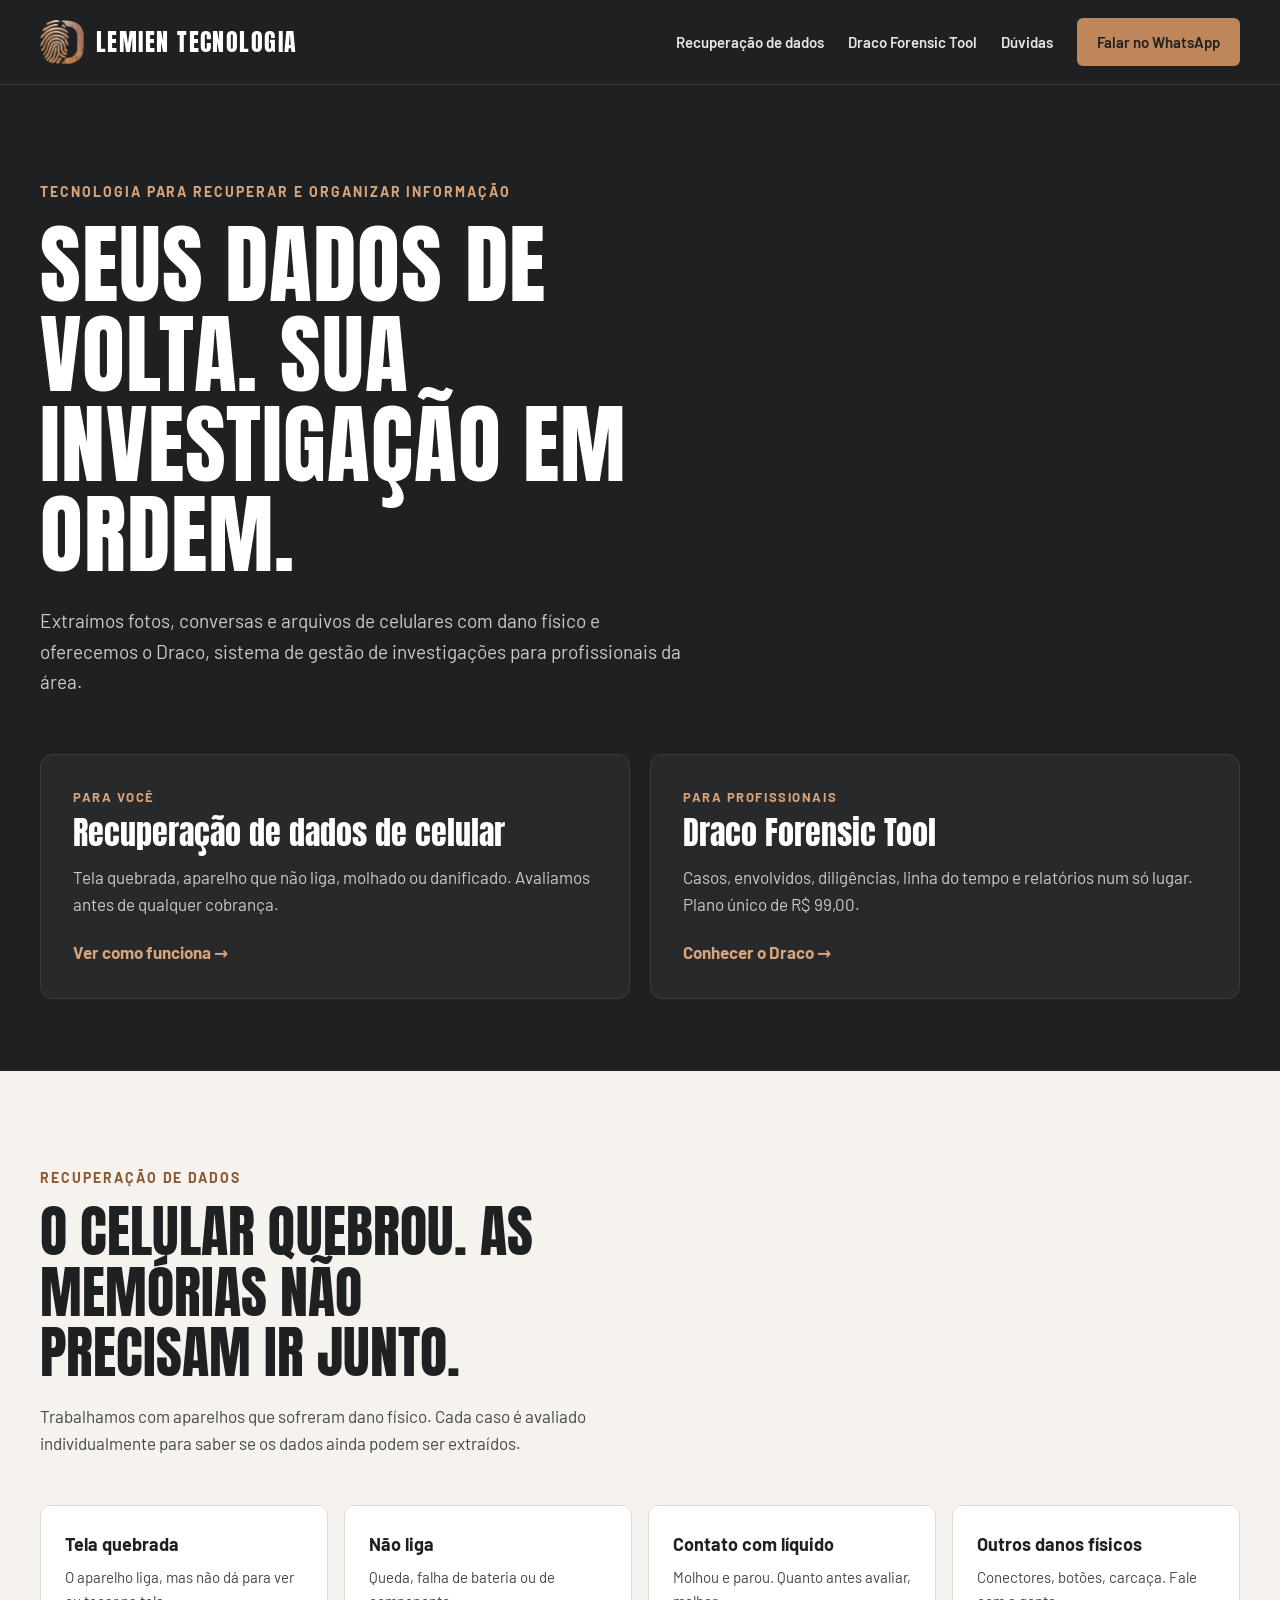
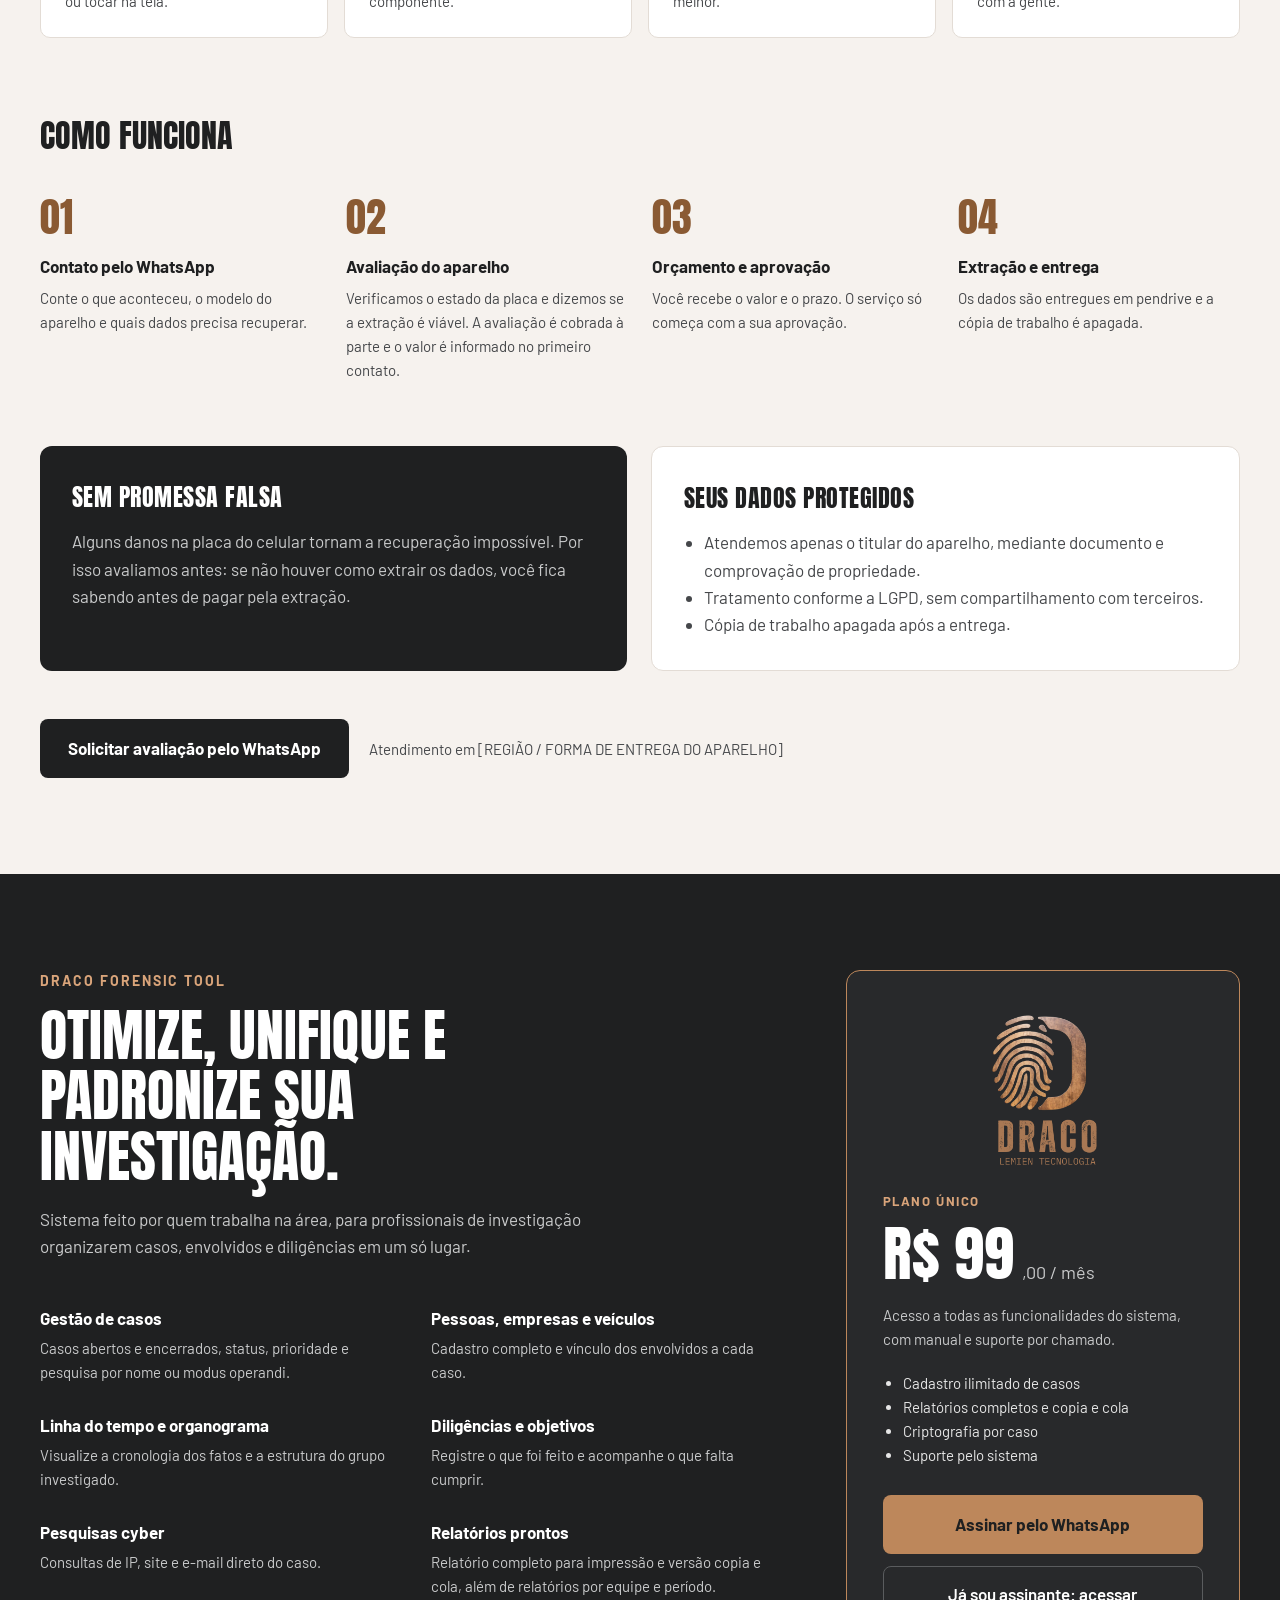
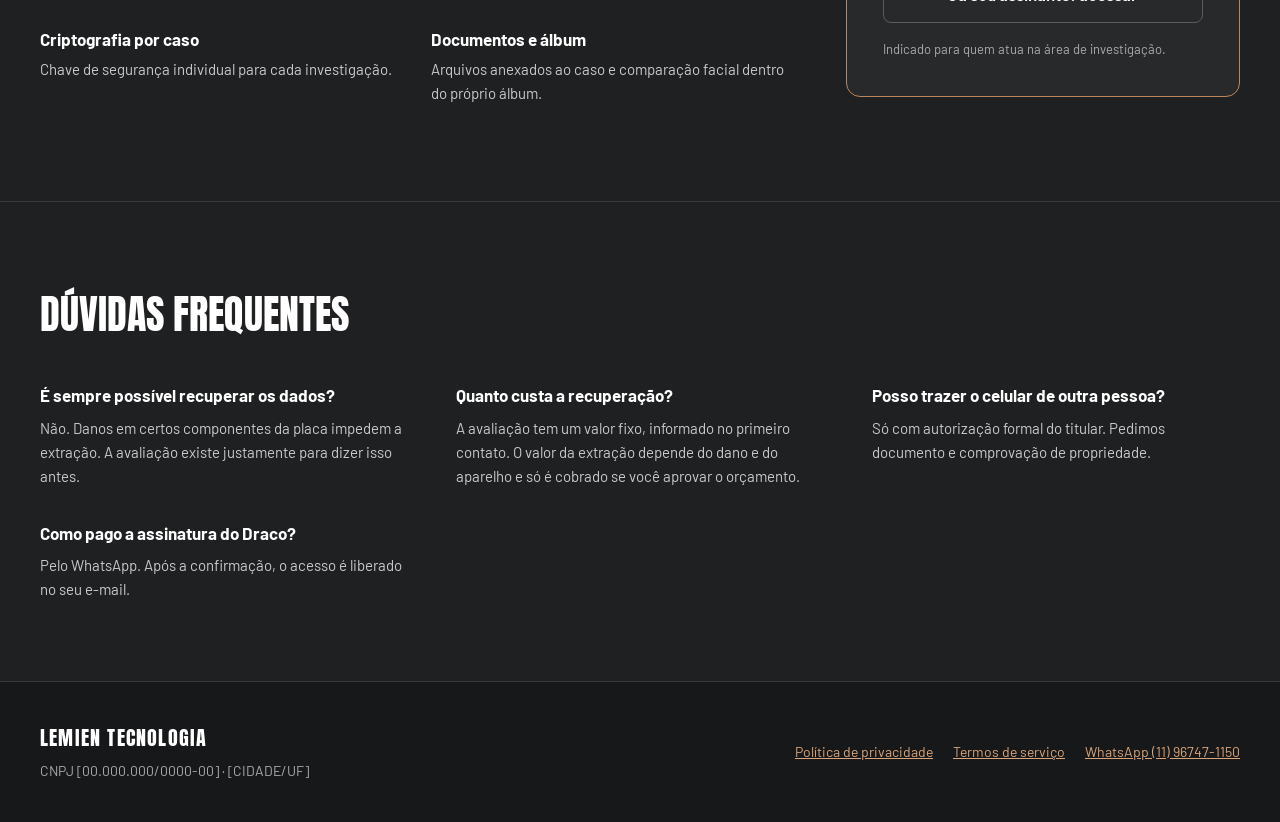
==== index.html @ f6d6a7fb "Site Lemien Tecnologia: página inicial, política de privacidade e termos de serviço Co-Authored-By: " ====
<!doctype html>
<html lang="pt-BR">
<head>
<meta charset="utf-8">
<meta name="viewport" content="width=device-width, initial-scale=1">
<title>Lemien Tecnologia | Recuperação de dados de celular e Draco Forensic Tool</title>
<meta name="description" content="Recuperação de dados de celulares com dano físico e assinatura do Draco Forensic Tool, sistema de gestão de investigações.">
<link rel="icon" href="assets/logo-marca.png">
<link rel="preconnect" href="https://fonts.googleapis.com">
<link href="https://fonts.googleapis.com/css2?family=Anton&family=Barlow:wght@400;500;600;700&display=swap" rel="stylesheet">
<style>
body{margin:0;background:#1F2021}
html{scroll-behavior:smooth}
a{color:#D9A47A}a:hover{color:#F0C9A6}
</style>
</head>
<body>
<div style="font-family: 'Barlow', system-ui, sans-serif; color: #FFFFFF; background: #1F2021; min-height: 100vh; font-size: 1.0625rem; line-height: 1.6">

<header style="border-bottom: 1px solid #36383A">
<div style="max-width: 1200px; margin: 0 auto; padding: 18px 24px; display: flex; flex-wrap: wrap; align-items: center; justify-content: space-between; gap: 16px">
<a href="#topo" style="display: flex; align-items: center; gap: 12px; text-decoration: none; color: #FFFFFF">
<img src="assets/logo-marca.png" alt="" style="width: 44px; height: 44px; object-fit: contain">
<span style="font-family: 'Anton', sans-serif; font-size: 1.5rem; letter-spacing: 0.06em">LEMIEN TECNOLOGIA</span>
</a>
<nav style="display: flex; flex-wrap: wrap; align-items: center; gap: 24px; font-weight: 600; font-size: 0.9375rem">
<a href="#recuperacao" style="color: #E6E6E6; text-decoration: none">Recuperação de dados</a>
<a href="#draco" style="color: #E6E6E6; text-decoration: none">Draco Forensic Tool</a>
<a href="#duvidas" style="color: #E6E6E6; text-decoration: none">Dúvidas</a>
<a href="https://wa.me/5511967471150" style="background: #BD875B; color: #1F2021; padding: 12px 20px; border-radius: 6px; text-decoration: none; min-height: 44px; box-sizing: border-box; display: inline-flex; align-items: center">Falar no WhatsApp</a>
</nav>
</div>
</header>

<section id="topo" style="max-width: 1200px; margin: 0 auto; padding: 96px 24px 72px">
<p style="margin: 0 0 16px; color: #D9A47A; font-weight: 700; letter-spacing: 0.14em; font-size: 0.875rem">TECNOLOGIA PARA RECUPERAR E ORGANIZAR INFORMAÇÃO</p>
<h1 style="margin: 0; font-family: 'Anton', sans-serif; font-weight: 400; font-size: clamp(2.75rem, 7vw, 5.5rem); line-height: 1.02; letter-spacing: 0.01em; max-width: 14ch">SEUS DADOS DE VOLTA. SUA INVESTIGAÇÃO EM ORDEM.</h1>
<p style="margin: 28px 0 0; max-width: 60ch; color: #C9CACB; font-size: 1.1875rem">Extraímos fotos, conversas e arquivos de celulares com dano físico e oferecemos o Draco, sistema de gestão de investigações para profissionais da área.</p>
<div style="display: flex; flex-wrap: wrap; gap: 20px; margin-top: 56px">
<a href="#recuperacao" style="flex: 1 1 320px; display: block; text-decoration: none; color: #FFFFFF; background: #28292B; border: 1px solid #3A3C3E; border-radius: 12px; padding: 32px">
<p style="margin: 0; color: #D9A47A; font-weight: 700; font-size: 0.8125rem; letter-spacing: 0.12em">PARA VOCÊ</p>
<p style="margin: 8px 0 0; font-family: 'Anton', sans-serif; font-size: 2rem; line-height: 1.15">Recuperação de dados de celular</p>
<p style="margin: 12px 0 0; color: #C9CACB">Tela quebrada, aparelho que não liga, molhado ou danificado. Avaliamos antes de qualquer cobrança.</p>
<p style="margin: 20px 0 0; font-weight: 700; color: #D9A47A">Ver como funciona →</p>
</a>
<a href="#draco" style="flex: 1 1 320px; display: block; text-decoration: none; color: #FFFFFF; background: #28292B; border: 1px solid #3A3C3E; border-radius: 12px; padding: 32px">
<p style="margin: 0; color: #D9A47A; font-weight: 700; font-size: 0.8125rem; letter-spacing: 0.12em">PARA PROFISSIONAIS</p>
<p style="margin: 8px 0 0; font-family: 'Anton', sans-serif; font-size: 2rem; line-height: 1.15">Draco Forensic Tool</p>
<p style="margin: 12px 0 0; color: #C9CACB">Casos, envolvidos, diligências, linha do tempo e relatórios num só lugar. Plano único de R$ 99,00.</p>
<p style="margin: 20px 0 0; font-weight: 700; color: #D9A47A">Conhecer o Draco →</p>
</a>
</div>
</section>

<section id="recuperacao" style="background: #F6F2EE; color: #1F2021">
<div style="max-width: 1200px; margin: 0 auto; padding: 96px 24px">
<p style="margin: 0 0 12px; color: #8A5A33; font-weight: 700; letter-spacing: 0.14em; font-size: 0.875rem">RECUPERAÇÃO DE DADOS</p>
<h2 style="margin: 0; font-family: 'Anton', sans-serif; font-weight: 400; font-size: clamp(2.25rem, 5vw, 3.5rem); line-height: 1.08; max-width: 18ch">O CELULAR QUEBROU. AS MEMÓRIAS NÃO PRECISAM IR JUNTO.</h2>
<p style="margin: 20px 0 0; max-width: 62ch; color: #45474A">Trabalhamos com aparelhos que sofreram dano físico. Cada caso é avaliado individualmente para saber se os dados ainda podem ser extraídos.</p>

<div style="display: grid; grid-template-columns: repeat(auto-fit, minmax(220px, 1fr)); gap: 16px; margin-top: 48px">
<div style="background: #FFFFFF; border: 1px solid #E3DCD5; border-radius: 10px; padding: 24px">
<p style="margin: 0; font-weight: 700; font-size: 1.125rem">Tela quebrada</p>
<p style="margin: 6px 0 0; color: #45474A; font-size: 0.9375rem">O aparelho liga, mas não dá para ver ou tocar na tela.</p>
</div>
<div style="background: #FFFFFF; border: 1px solid #E3DCD5; border-radius: 10px; padding: 24px">
<p style="margin: 0; font-weight: 700; font-size: 1.125rem">Não liga</p>
<p style="margin: 6px 0 0; color: #45474A; font-size: 0.9375rem">Queda, falha de bateria ou de componente.</p>
</div>
<div style="background: #FFFFFF; border: 1px solid #E3DCD5; border-radius: 10px; padding: 24px">
<p style="margin: 0; font-weight: 700; font-size: 1.125rem">Contato com líquido</p>
<p style="margin: 6px 0 0; color: #45474A; font-size: 0.9375rem">Molhou e parou. Quanto antes avaliar, melhor.</p>
</div>
<div style="background: #FFFFFF; border: 1px solid #E3DCD5; border-radius: 10px; padding: 24px">
<p style="margin: 0; font-weight: 700; font-size: 1.125rem">Outros danos físicos</p>
<p style="margin: 6px 0 0; color: #45474A; font-size: 0.9375rem">Conectores, botões, carcaça. Fale com a gente.</p>
</div>
</div>

<h3 style="margin: 72px 0 0; font-family: 'Anton', sans-serif; font-weight: 400; font-size: 2rem">COMO FUNCIONA</h3>
<div style="display: grid; grid-template-columns: repeat(auto-fit, minmax(220px, 1fr)); gap: 24px; margin-top: 24px">
<div>
<p style="margin: 0; font-family: 'Anton', sans-serif; font-size: 2.5rem; color: #8A5A33">01</p>
<p style="margin: 4px 0 0; font-weight: 700">Contato pelo WhatsApp</p>
<p style="margin: 6px 0 0; color: #45474A; font-size: 0.9375rem">Conte o que aconteceu, o modelo do aparelho e quais dados precisa recuperar.</p>
</div>
<div>
<p style="margin: 0; font-family: 'Anton', sans-serif; font-size: 2.5rem; color: #8A5A33">02</p>
<p style="margin: 4px 0 0; font-weight: 700">Avaliação do aparelho</p>
<p style="margin: 6px 0 0; color: #45474A; font-size: 0.9375rem">Verificamos o estado da placa e dizemos se a extração é viável. A avaliação é cobrada à parte e o valor é informado no primeiro contato.</p>
</div>
<div>
<p style="margin: 0; font-family: 'Anton', sans-serif; font-size: 2.5rem; color: #8A5A33">03</p>
<p style="margin: 4px 0 0; font-weight: 700">Orçamento e aprovação</p>
<p style="margin: 6px 0 0; color: #45474A; font-size: 0.9375rem">Você recebe o valor e o prazo. O serviço só começa com a sua aprovação.</p>
</div>
<div>
<p style="margin: 0; font-family: 'Anton', sans-serif; font-size: 2.5rem; color: #8A5A33">04</p>
<p style="margin: 4px 0 0; font-weight: 700">Extração e entrega</p>
<p style="margin: 6px 0 0; color: #45474A; font-size: 0.9375rem">Os dados são entregues em pendrive e a cópia de trabalho é apagada.</p>
</div>
</div>

<div style="display: flex; flex-wrap: wrap; gap: 24px; margin-top: 64px">
<div style="flex: 1 1 340px; background: #1F2021; color: #FFFFFF; border-radius: 12px; padding: 32px">
<p style="margin: 0; font-family: 'Anton', sans-serif; font-size: 1.5rem; letter-spacing: 0.02em">SEM PROMESSA FALSA</p>
<p style="margin: 12px 0 0; color: #C9CACB">Alguns danos na placa do celular tornam a recuperação impossível. Por isso avaliamos antes: se não houver como extrair os dados, você fica sabendo antes de pagar pela extração.</p>
</div>
<div style="flex: 1 1 340px; background: #FFFFFF; border: 1px solid #E3DCD5; border-radius: 12px; padding: 32px">
<p style="margin: 0; font-family: 'Anton', sans-serif; font-size: 1.5rem; letter-spacing: 0.02em">SEUS DADOS PROTEGIDOS</p>
<ul style="margin: 12px 0 0; padding-left: 20px; color: #45474A">
<li>Atendemos apenas o titular do aparelho, mediante documento e comprovação de propriedade.</li>
<li>Tratamento conforme a LGPD, sem compartilhamento com terceiros.</li>
<li>Cópia de trabalho apagada após a entrega.</li>
</ul>
</div>
</div>

<div style="margin-top: 48px; display: flex; flex-wrap: wrap; align-items: center; gap: 20px">
<a href="https://wa.me/5511967471150" style="background: #1F2021; color: #FFFFFF; padding: 16px 28px; border-radius: 8px; text-decoration: none; font-weight: 700; min-height: 44px; box-sizing: border-box; display: inline-flex; align-items: center">Solicitar avaliação pelo WhatsApp</a>
<p style="margin: 0; color: #45474A; font-size: 0.9375rem">Atendimento em [REGIÃO / FORMA DE ENTREGA DO APARELHO]</p>
</div>
</div>
</section>

<section id="draco" style="max-width: 1200px; margin: 0 auto; padding: 96px 24px">
<div style="display: flex; flex-wrap: wrap; gap: 56px; align-items: flex-start">
<div style="flex: 999 1 520px; min-width: 0">
<p style="margin: 0 0 12px; color: #D9A47A; font-weight: 700; letter-spacing: 0.14em; font-size: 0.875rem">DRACO FORENSIC TOOL</p>
<h2 style="margin: 0; font-family: 'Anton', sans-serif; font-weight: 400; font-size: clamp(2.25rem, 5vw, 3.5rem); line-height: 1.08; max-width: 18ch">OTIMIZE, UNIFIQUE E PADRONIZE SUA INVESTIGAÇÃO.</h2>
<p style="margin: 20px 0 0; max-width: 58ch; color: #C9CACB">Sistema feito por quem trabalha na área, para profissionais de investigação organizarem casos, envolvidos e diligências em um só lugar.</p>
<div style="display: grid; grid-template-columns: repeat(auto-fit, minmax(240px, 1fr)); gap: 28px 32px; margin-top: 44px">
<div>
<p style="margin: 0; font-weight: 700; color: #FFFFFF">Gestão de casos</p>
<p style="margin: 4px 0 0; color: #C9CACB; font-size: 0.9375rem">Casos abertos e encerrados, status, prioridade e pesquisa por nome ou modus operandi.</p>
</div>
<div>
<p style="margin: 0; font-weight: 700; color: #FFFFFF">Pessoas, empresas e veículos</p>
<p style="margin: 4px 0 0; color: #C9CACB; font-size: 0.9375rem">Cadastro completo e vínculo dos envolvidos a cada caso.</p>
</div>
<div>
<p style="margin: 0; font-weight: 700; color: #FFFFFF">Linha do tempo e organograma</p>
<p style="margin: 4px 0 0; color: #C9CACB; font-size: 0.9375rem">Visualize a cronologia dos fatos e a estrutura do grupo investigado.</p>
</div>
<div>
<p style="margin: 0; font-weight: 700; color: #FFFFFF">Diligências e objetivos</p>
<p style="margin: 4px 0 0; color: #C9CACB; font-size: 0.9375rem">Registre o que foi feito e acompanhe o que falta cumprir.</p>
</div>
<div>
<p style="margin: 0; font-weight: 700; color: #FFFFFF">Pesquisas cyber</p>
<p style="margin: 4px 0 0; color: #C9CACB; font-size: 0.9375rem">Consultas de IP, site e e-mail direto do caso.</p>
</div>
<div>
<p style="margin: 0; font-weight: 700; color: #FFFFFF">Relatórios prontos</p>
<p style="margin: 4px 0 0; color: #C9CACB; font-size: 0.9375rem">Relatório completo para impressão e versão copia e cola, além de relatórios por equipe e período.</p>
</div>
<div>
<p style="margin: 0; font-weight: 700; color: #FFFFFF">Criptografia por caso</p>
<p style="margin: 4px 0 0; color: #C9CACB; font-size: 0.9375rem">Chave de segurança individual para cada investigação.</p>
</div>
<div>
<p style="margin: 0; font-weight: 700; color: #FFFFFF">Documentos e álbum</p>
<p style="margin: 4px 0 0; color: #C9CACB; font-size: 0.9375rem">Arquivos anexados ao caso e comparação facial dentro do próprio álbum.</p>
</div>
</div>
</div>

<div style="flex: 1 1 320px; background: #28292B; border: 1px solid #BD875B; border-radius: 14px; padding: 36px">
<img src="assets/logo-draco.png" alt="Draco, Lemien Tecnologia" style="display: block; width: 160px; height: 160px; object-fit: contain; margin: 0 auto 24px">
<p style="margin: 0; color: #D9A47A; font-weight: 700; letter-spacing: 0.12em; font-size: 0.8125rem">PLANO ÚNICO</p>
<p style="margin: 12px 0 0; display: flex; align-items: baseline; gap: 8px">
<span style="font-family: 'Anton', sans-serif; font-size: 3.75rem; line-height: 1">R$ 99</span>
<span style="color: #C9CACB; font-size: 1.125rem">,00 / mês</span>
</p>
<p style="margin: 16px 0 0; color: #C9CACB; font-size: 0.9375rem">Acesso a todas as funcionalidades do sistema, com manual e suporte por chamado.</p>
<ul style="margin: 20px 0 0; padding-left: 20px; color: #E6E6E6; font-size: 0.9375rem">
<li>Cadastro ilimitado de casos</li>
<li>Relatórios completos e copia e cola</li>
<li>Criptografia por caso</li>
<li>Suporte pelo sistema</li>
</ul>
<a href="https://wa.me/5511967471150" style="margin-top: 28px; background: #BD875B; color: #1F2021; padding: 16px 20px; border-radius: 8px; text-decoration: none; font-weight: 700; display: flex; justify-content: center; align-items: center; min-height: 44px; box-sizing: border-box">Assinar pelo WhatsApp</a>
<a href="https://draco.app.br" style="margin-top: 12px; color: #FFFFFF; border: 1px solid #5A5C5E; padding: 14px 20px; border-radius: 8px; text-decoration: none; font-weight: 600; display: flex; justify-content: center; align-items: center; min-height: 44px; box-sizing: border-box">Já sou assinante: acessar</a>
<p style="margin: 16px 0 0; color: #A9AAAB; font-size: 0.8125rem">Indicado para quem atua na área de investigação.</p>
</div>
</div>
</section>

<section id="duvidas" style="border-top: 1px solid #36383A">
<div style="max-width: 1200px; margin: 0 auto; padding: 80px 24px">
<h2 style="margin: 0; font-family: 'Anton', sans-serif; font-weight: 400; font-size: 2.5rem">DÚVIDAS FREQUENTES</h2>
<div style="display: grid; grid-template-columns: repeat(auto-fit, minmax(300px, 1fr)); gap: 32px 48px; margin-top: 36px">
<div>
<p style="margin: 0; font-weight: 700">É sempre possível recuperar os dados?</p>
<p style="margin: 6px 0 0; color: #C9CACB; font-size: 0.9375rem">Não. Danos em certos componentes da placa impedem a extração. A avaliação existe justamente para dizer isso antes.</p>
</div>
<div>
<p style="margin: 0; font-weight: 700">Quanto custa a recuperação?</p>
<p style="margin: 6px 0 0; color: #C9CACB; font-size: 0.9375rem">A avaliação tem um valor fixo, informado no primeiro contato. O valor da extração depende do dano e do aparelho e só é cobrado se você aprovar o orçamento.</p>
</div>
<div>
<p style="margin: 0; font-weight: 700">Posso trazer o celular de outra pessoa?</p>
<p style="margin: 6px 0 0; color: #C9CACB; font-size: 0.9375rem">Só com autorização formal do titular. Pedimos documento e comprovação de propriedade.</p>
</div>
<div>
<p style="margin: 0; font-weight: 700">Como pago a assinatura do Draco?</p>
<p style="margin: 6px 0 0; color: #C9CACB; font-size: 0.9375rem">Pelo WhatsApp. Após a confirmação, o acesso é liberado no seu e-mail.</p>
</div>
</div>
</div>
</section>

<footer style="background: #17181A; border-top: 1px solid #36383A">
<div style="max-width: 1200px; margin: 0 auto; padding: 40px 24px; display: flex; flex-wrap: wrap; justify-content: space-between; gap: 20px; color: #A9AAAB; font-size: 0.875rem">
<div>
<p style="margin: 0; font-family: 'Anton', sans-serif; font-size: 1.25rem; color: #FFFFFF; letter-spacing: 0.06em">LEMIEN TECNOLOGIA</p>
<p style="margin: 6px 0 0">CNPJ [00.000.000/0000-00] · [CIDADE/UF]</p>
</div>
<div style="display: flex; flex-wrap: wrap; gap: 20px; align-items: center">
<a href="politica-de-privacidade.html">Política de privacidade</a>
<a href="termos-de-servico.html">Termos de serviço</a>
<a href="https://wa.me/5511967471150">WhatsApp (11) 96747-1150</a>
</div>
</div>
</footer>

</div>
</body>
</html>
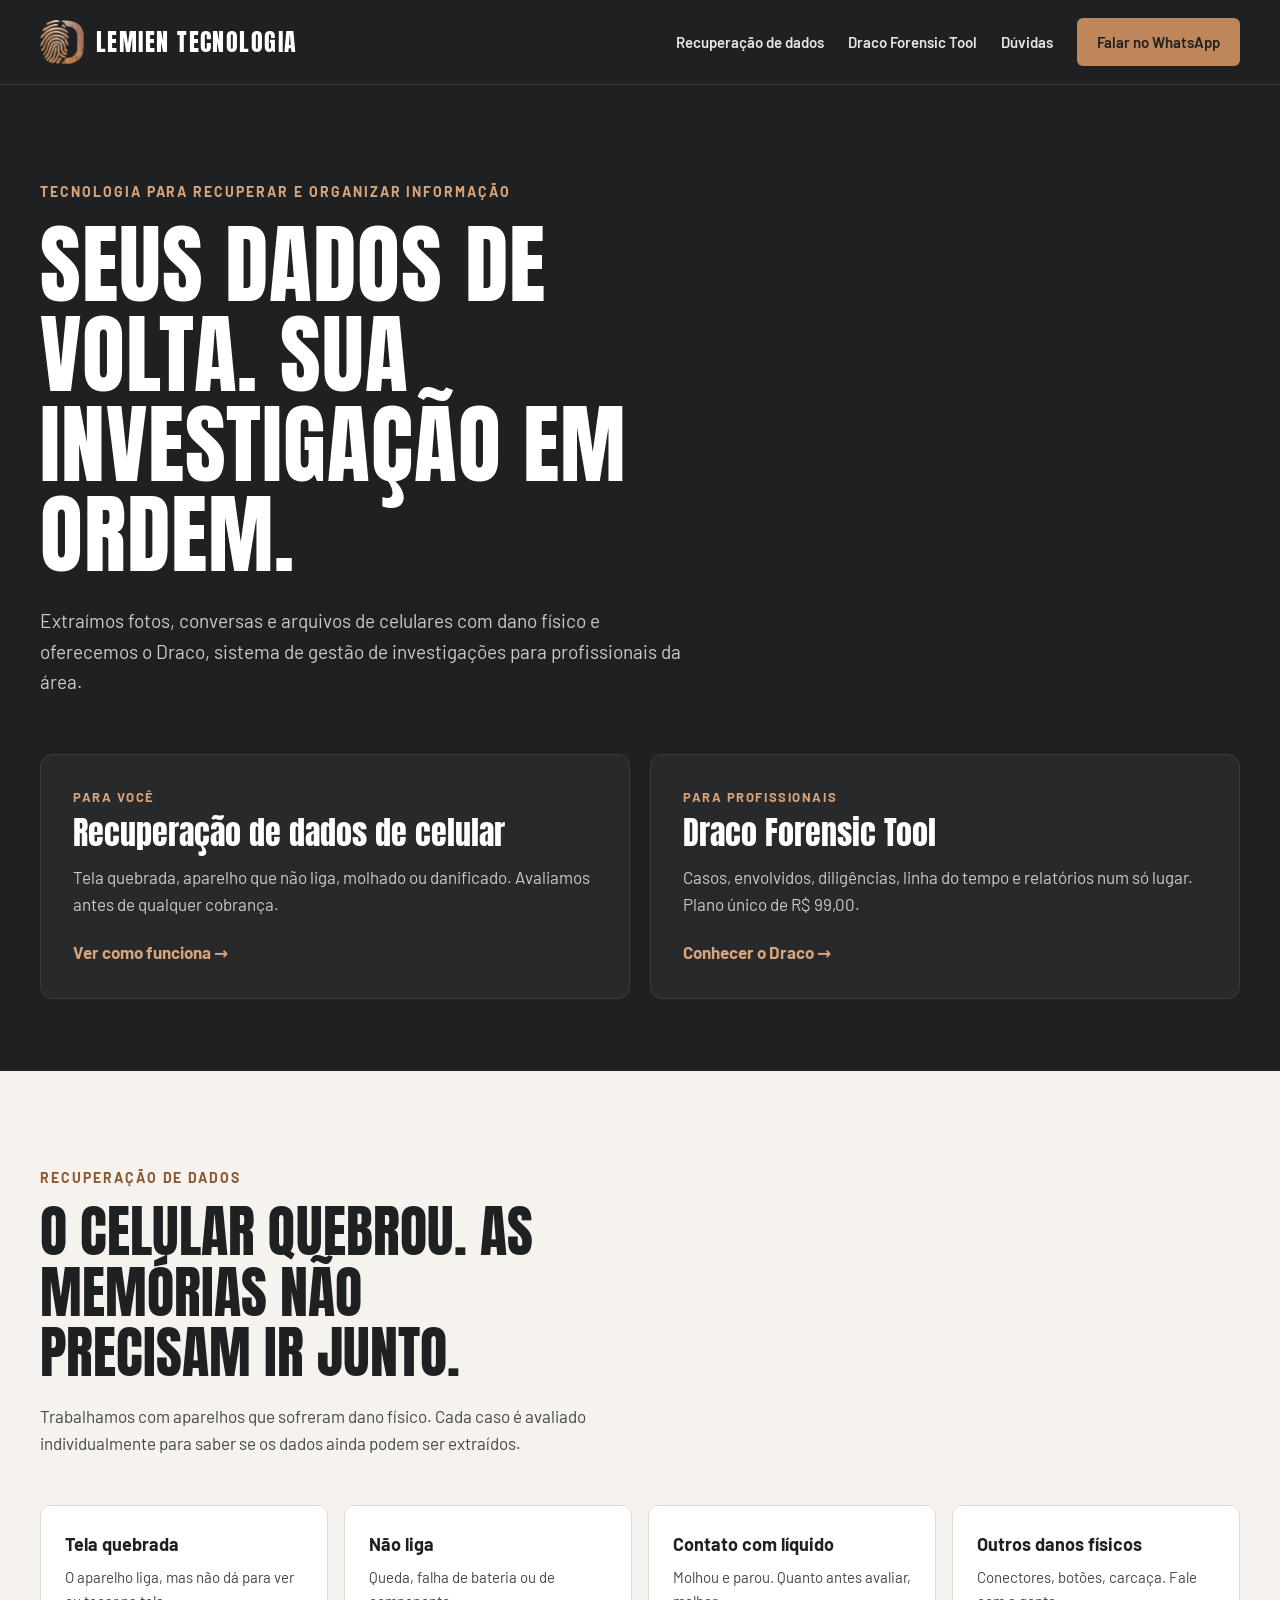
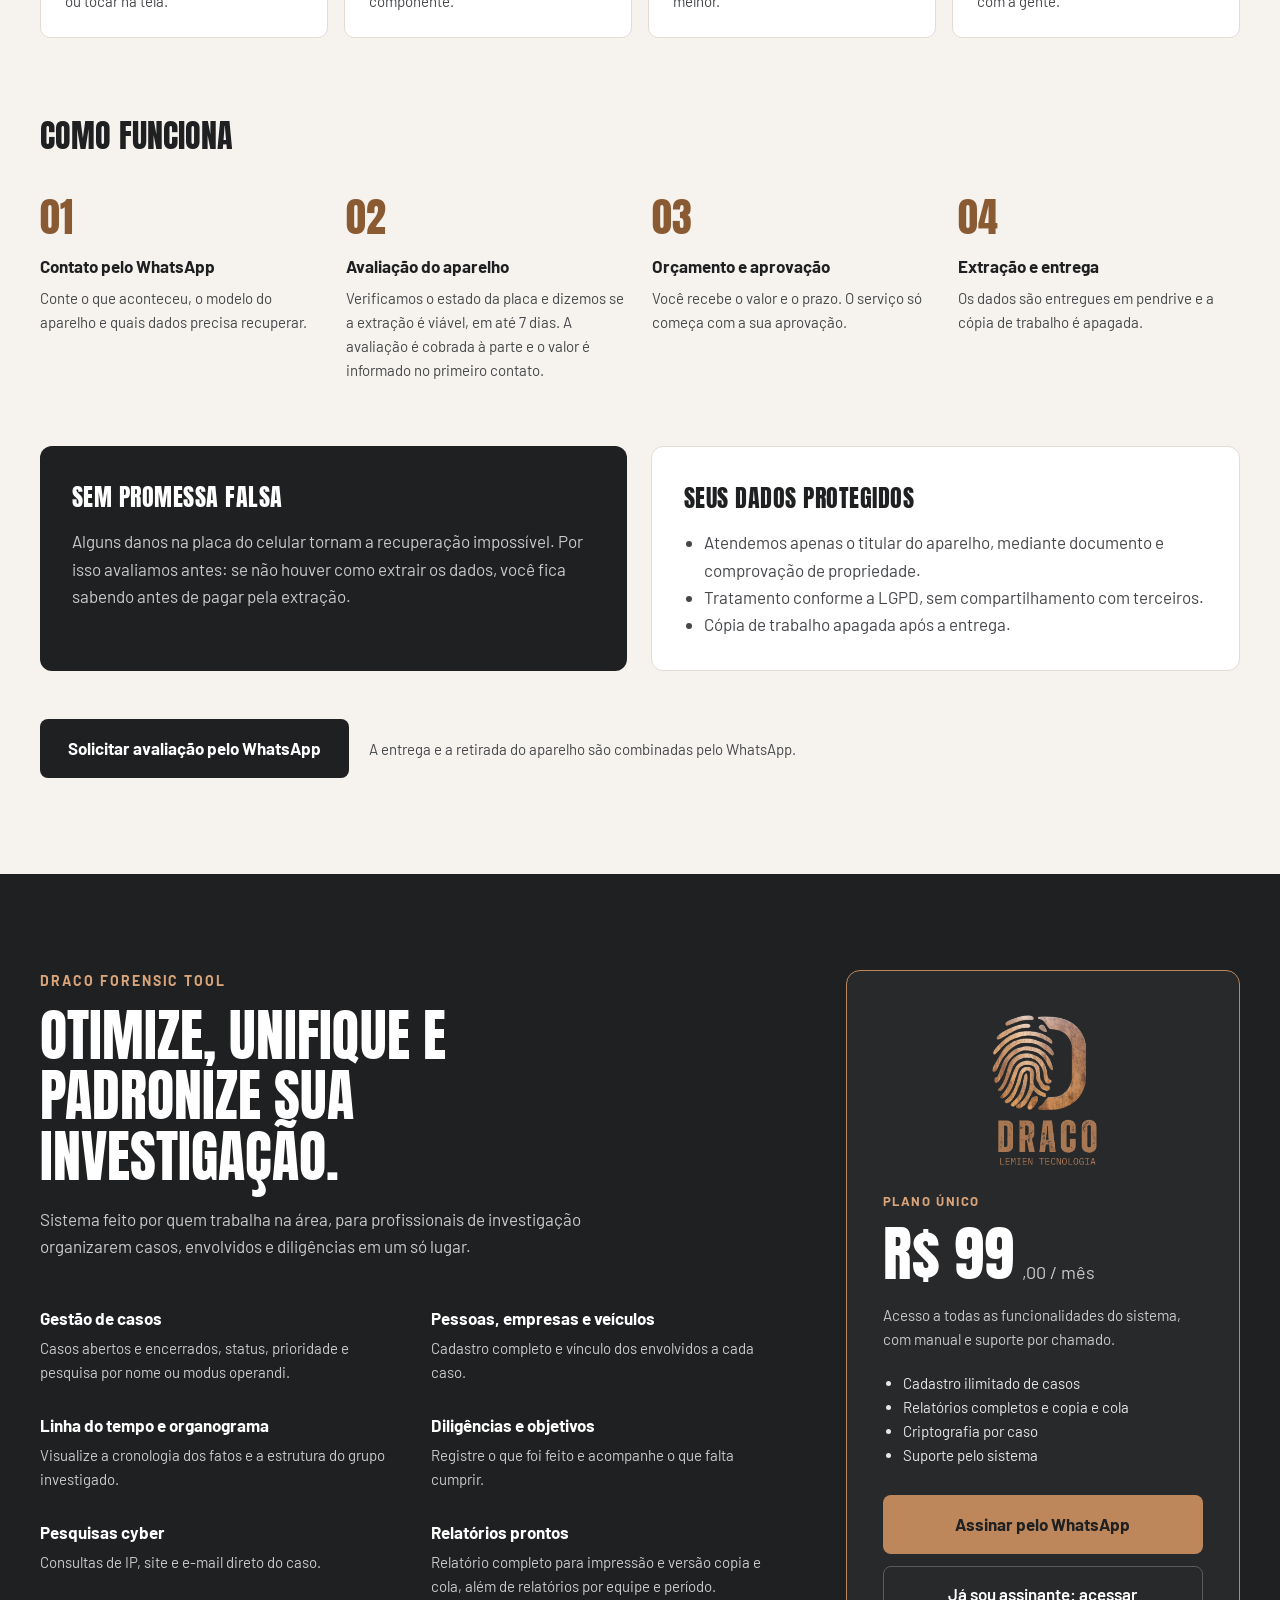
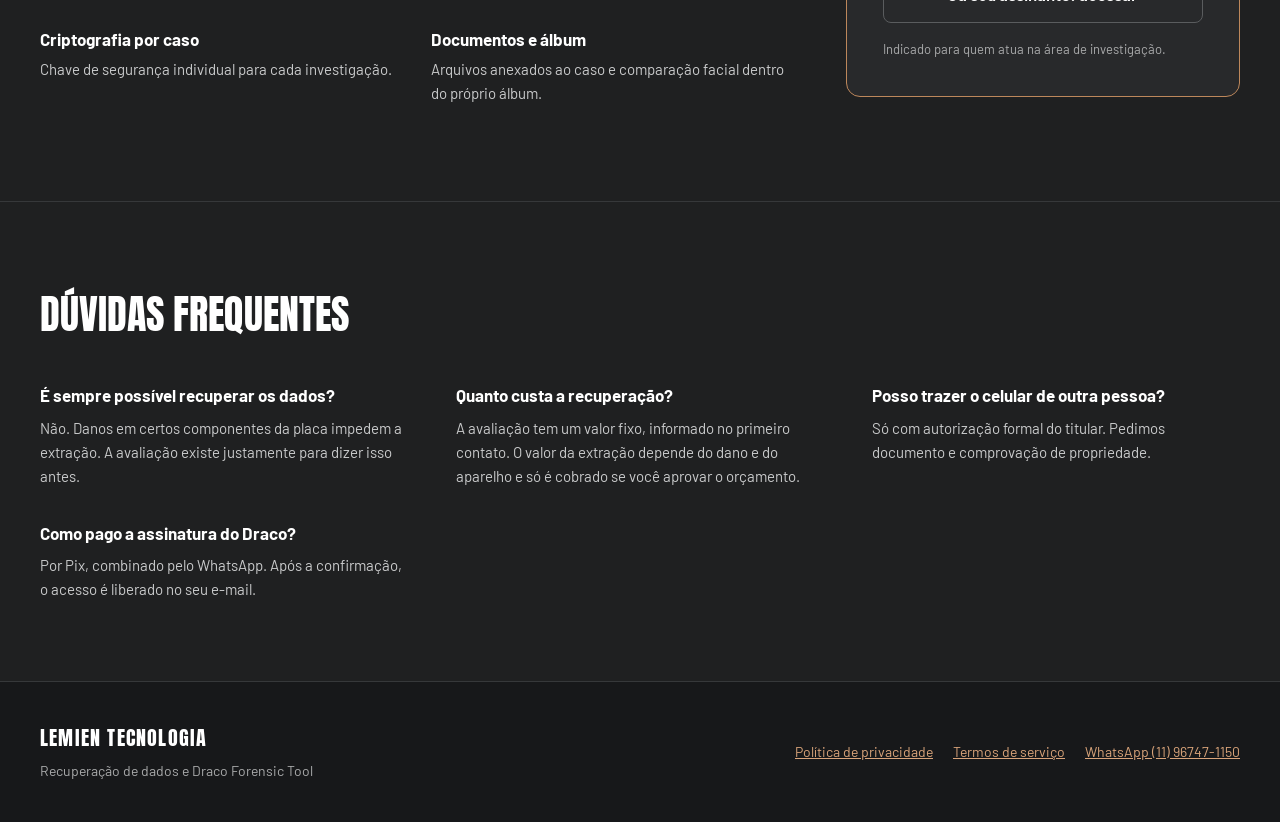
==== commit d86b3331: "Pix, avaliação em até 7 dias e remoção de campos pendentes Co-Authored-By: Claude Opus 5.5 <noreply@" ====
--- a/index.html
+++ b/index.html
@@ -87,7 +87,7 @@
 <div>
 <p style="margin: 0; font-family: 'Anton', sans-serif; font-size: 2.5rem; color: #8A5A33">02</p>
 <p style="margin: 4px 0 0; font-weight: 700">Avaliação do aparelho</p>
-<p style="margin: 6px 0 0; color: #45474A; font-size: 0.9375rem">Verificamos o estado da placa e dizemos se a extração é viável. A avaliação é cobrada à parte e o valor é informado no primeiro contato.</p>
+<p style="margin: 6px 0 0; color: #45474A; font-size: 0.9375rem">Verificamos o estado da placa e dizemos se a extração é viável, em até 7 dias. A avaliação é cobrada à parte e o valor é informado no primeiro contato.</p>
 </div>
 <div>
 <p style="margin: 0; font-family: 'Anton', sans-serif; font-size: 2.5rem; color: #8A5A33">03</p>
@@ -118,7 +118,7 @@
 
 <div style="margin-top: 48px; display: flex; flex-wrap: wrap; align-items: center; gap: 20px">
 <a href="https://wa.me/5511967471150" style="background: #1F2021; color: #FFFFFF; padding: 16px 28px; border-radius: 8px; text-decoration: none; font-weight: 700; min-height: 44px; box-sizing: border-box; display: inline-flex; align-items: center">Solicitar avaliação pelo WhatsApp</a>
-<p style="margin: 0; color: #45474A; font-size: 0.9375rem">Atendimento em [REGIÃO / FORMA DE ENTREGA DO APARELHO]</p>
+<p style="margin: 0; color: #45474A; font-size: 0.9375rem">A entrega e a retirada do aparelho são combinadas pelo WhatsApp.</p>
 </div>
 </div>
 </section>
@@ -204,7 +204,7 @@
 </div>
 <div>
 <p style="margin: 0; font-weight: 700">Como pago a assinatura do Draco?</p>
-<p style="margin: 6px 0 0; color: #C9CACB; font-size: 0.9375rem">Pelo WhatsApp. Após a confirmação, o acesso é liberado no seu e-mail.</p>
+<p style="margin: 6px 0 0; color: #C9CACB; font-size: 0.9375rem">Por Pix, combinado pelo WhatsApp. Após a confirmação, o acesso é liberado no seu e-mail.</p>
 </div>
 </div>
 </div>
@@ -214,7 +214,7 @@
 <div style="max-width: 1200px; margin: 0 auto; padding: 40px 24px; display: flex; flex-wrap: wrap; justify-content: space-between; gap: 20px; color: #A9AAAB; font-size: 0.875rem">
 <div>
 <p style="margin: 0; font-family: 'Anton', sans-serif; font-size: 1.25rem; color: #FFFFFF; letter-spacing: 0.06em">LEMIEN TECNOLOGIA</p>
-<p style="margin: 6px 0 0">CNPJ [00.000.000/0000-00] · [CIDADE/UF]</p>
+<p style="margin: 6px 0 0">Recuperação de dados e Draco Forensic Tool</p>
 </div>
 <div style="display: flex; flex-wrap: wrap; gap: 20px; align-items: center">
 <a href="politica-de-privacidade.html">Política de privacidade</a>
